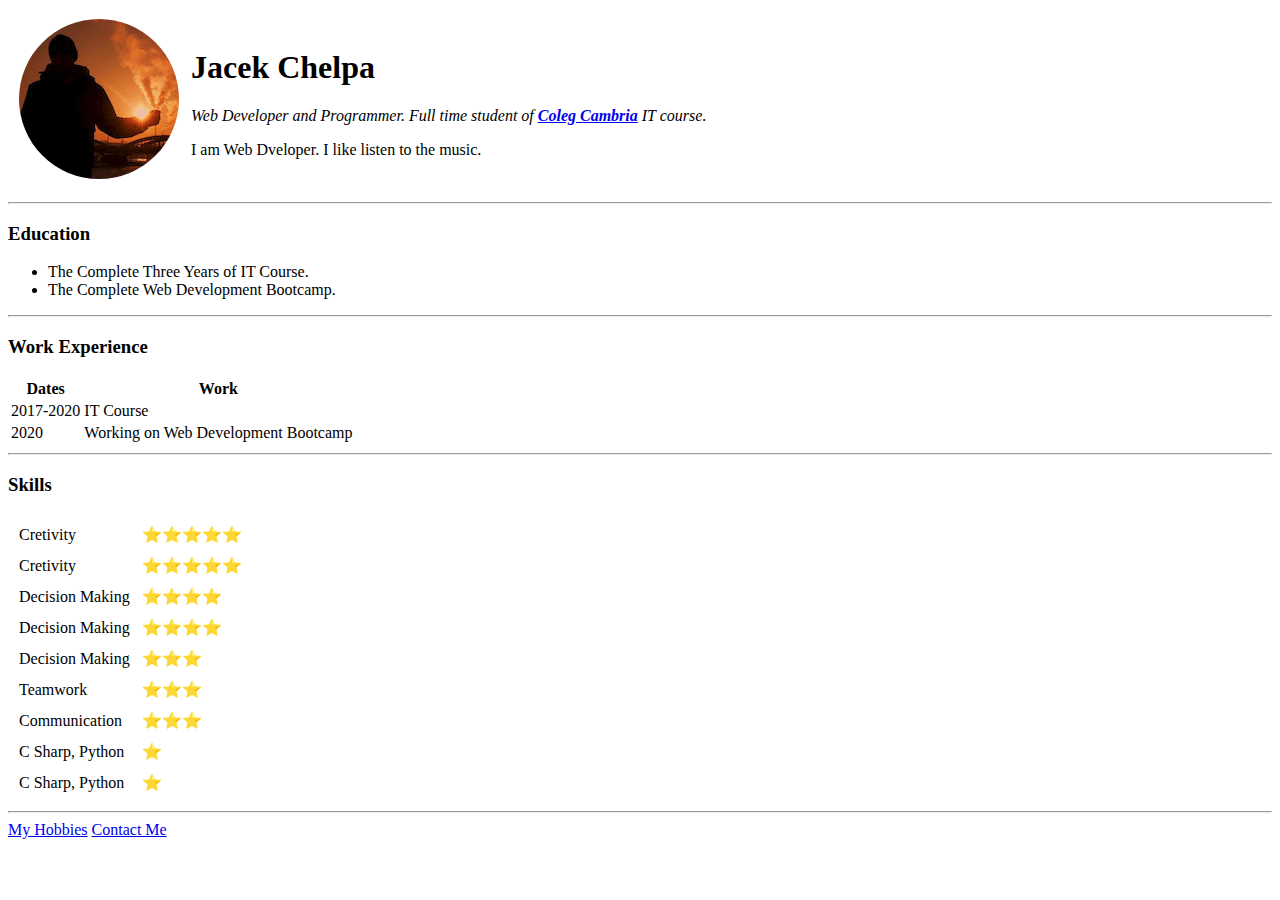
==== index.html @ f3357403 "Add Initial Website Cv Files" ====
<!DOCTYPE html>
<html lang="en" dir="ltr">

<head>
  <meta charset="utf-8">
  <title>Jack Personal Site</title>
</head>

<body>
  <table cellspacing="10">
    <tr>
      <td><img src="images/lajt.png" alt="Lajt"></td>
      <td><h1>Jacek Chelpa</h1>
      <p><em>Web Developer and Programmer. Full time student of <strong><a href="https://www.cambria.ac.uk/">Coleg Cambria</a></strong> IT course.</em></p>
      <p>I am Web Dveloper. I like listen to the music.</p></td>
    </tr>
  </table>
  <hr>
  <h3>Education</h3>
  <ul>
    <li>The Complete Three Years of IT Course.</li>
    <li>The Complete Web Development Bootcamp.</li>
  </ul>
  <hr>
  <h3>Work Experience</h3>
  <table>
  <thead>
    <tr>
      <th>Dates</th>
      <th>Work</th>
    </tr>
  </thead>
  <tbody>
      <tr>
        <td>2017-2020 </td>
        <td>IT Course</td>
      </tr>
      <tr>
        <td>2020</td>
        <td>Working on Web Development Bootcamp</td>
      </tr>
  </tbody>
  <tfoot>

  </tfoot>
  </table>
  <hr>
  <h3>Skills</h3>

<table cellspacing="10">
  <tr>
    <td>Cretivity</td>
    <td>⭐⭐⭐⭐⭐</td>
  </tr>
  <tr>
    <td>Cretivity</td>
    <td>⭐⭐⭐⭐⭐</td>
  </tr>
  <tr>
    <td>Decision Making</td>
    <td>⭐⭐⭐⭐</td>
  </tr>
  <tr>
    <td>Decision Making</td>
    <td>⭐⭐⭐⭐</td>
  </tr>
  <tr>
    <td>Decision Making</td>
    <td>⭐⭐⭐</td>
  </tr>
  <tr>
    <td>Teamwork</td>
    <td>⭐⭐⭐</td>
  </tr>
  <tr>
    <td>Communication</td>
    <td>⭐⭐⭐</td>
  </tr>
  <tr>
    <td>C Sharp, Python</td>
    <td>⭐</td>
  </tr>
    <tr>
      <td>C Sharp, Python</td>
      <td>⭐</td>
    </tr>
</table>
  <hr>
  <a href="hobbies.html">My Hobbies</Hobbies></a>
  <a href="contact-me.html">Contact Me</a>
</body>

</html>
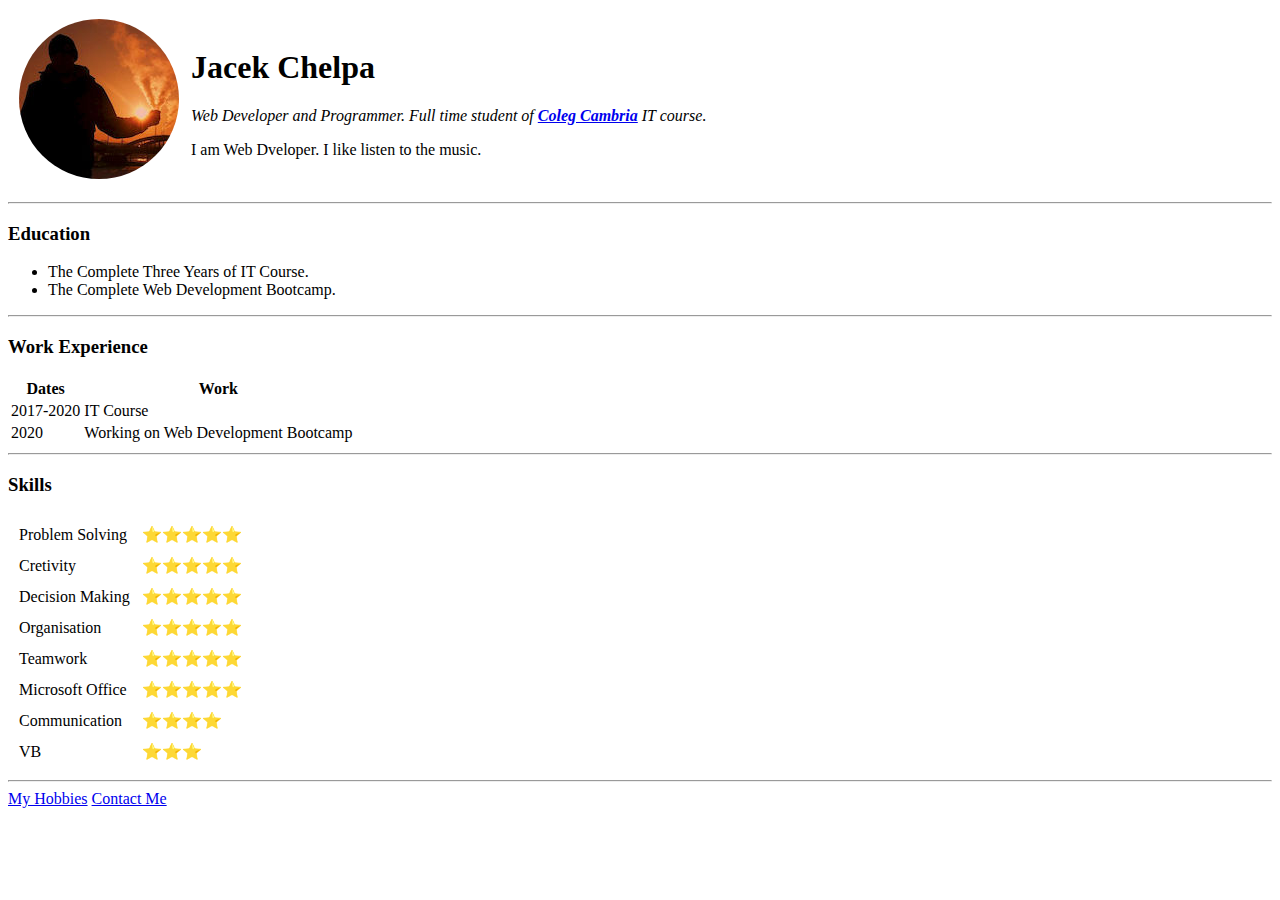
==== commit fdc57d36: "Update index.html" ====
--- a/index.html
+++ b/index.html
@@ -49,7 +49,7 @@
 
 <table cellspacing="10">
   <tr>
-    <td>Cretivity</td>
+    <td>Problem Solving</td>
     <td>⭐⭐⭐⭐⭐</td>
   </tr>
   <tr>
@@ -58,31 +58,27 @@
   </tr>
   <tr>
     <td>Decision Making</td>
-    <td>⭐⭐⭐⭐</td>
+    <td>⭐⭐⭐⭐⭐</td>
   </tr>
   <tr>
-    <td>Decision Making</td>
-    <td>⭐⭐⭐⭐</td>
-  </tr>
-  <tr>
-    <td>Decision Making</td>
-    <td>⭐⭐⭐</td>
+    <td>Organisation</td>
+    <td>⭐⭐⭐⭐⭐</td>
   </tr>
   <tr>
     <td>Teamwork</td>
-    <td>⭐⭐⭐</td>
+    <td>⭐⭐⭐⭐⭐</td>
+  </tr>
+  <tr>
+    <td>Microsoft Office</td>
+    <td>⭐⭐⭐⭐⭐</td>
   </tr>
   <tr>
     <td>Communication</td>
-    <td>⭐⭐⭐</td>
-  </tr>
-  <tr>
-    <td>C Sharp, Python</td>
-    <td>⭐</td>
+    <td>⭐⭐⭐⭐</td>
   </tr>
     <tr>
-      <td>C Sharp, Python</td>
-      <td>⭐</td>
+      <td>VB</td>
+      <td>⭐⭐⭐</td>
     </tr>
 </table>
   <hr>
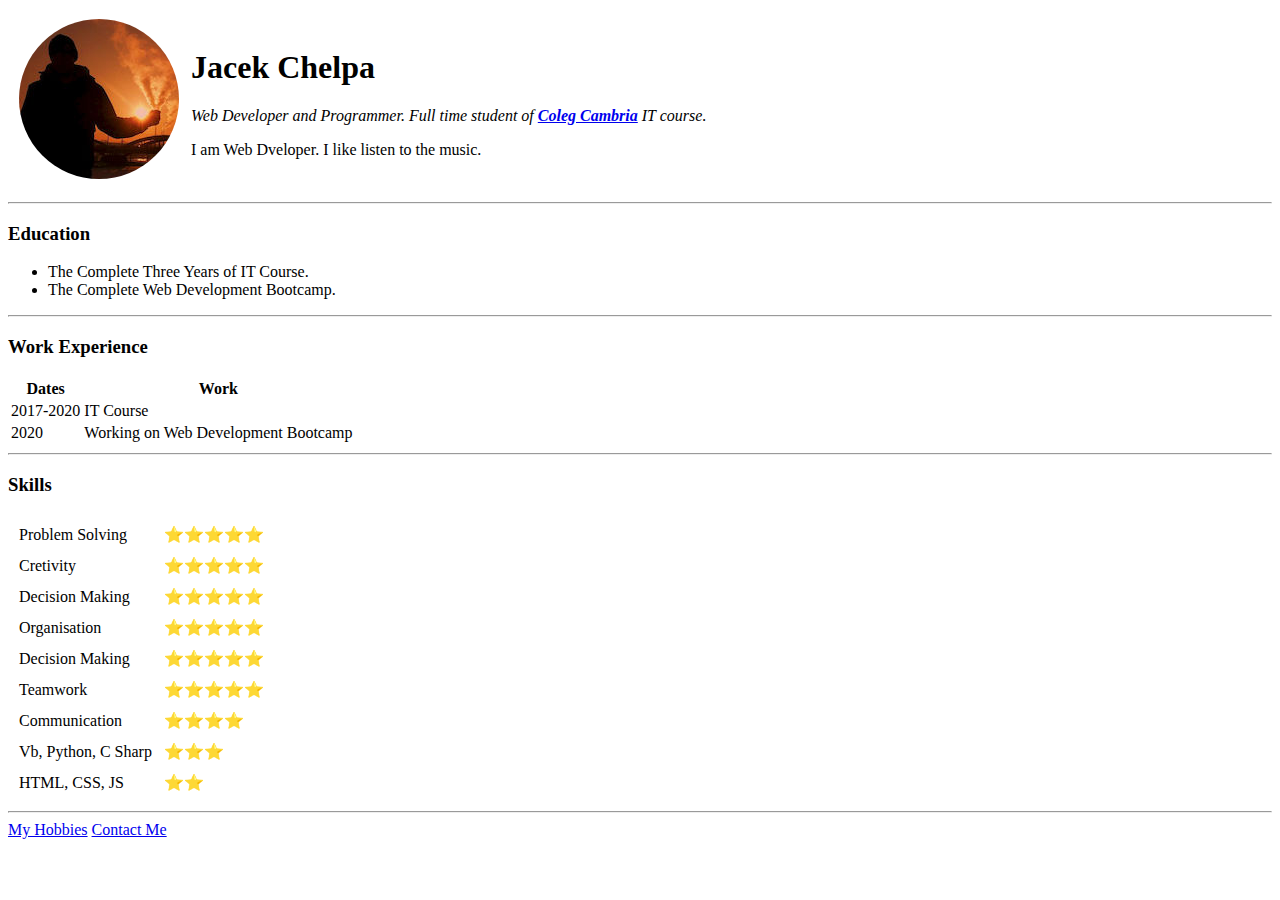
==== commit 125473df: "Add files via upload" ====
--- a/index.html
+++ b/index.html
@@ -65,21 +65,25 @@
     <td>⭐⭐⭐⭐⭐</td>
   </tr>
   <tr>
-    <td>Teamwork</td>
+    <td>Decision Making</td>
     <td>⭐⭐⭐⭐⭐</td>
   </tr>
   <tr>
-    <td>Microsoft Office</td>
+    <td>Teamwork</td>
     <td>⭐⭐⭐⭐⭐</td>
   </tr>
   <tr>
     <td>Communication</td>
     <td>⭐⭐⭐⭐</td>
   </tr>
-    <tr>
-      <td>VB</td>
-      <td>⭐⭐⭐</td>
-    </tr>
+  <tr>
+    <td>Vb, Python, C Sharp</td>
+    <td>⭐⭐⭐</td>
+  </tr>
+  <tr>
+    <td>HTML, CSS, JS</td>
+    <td>⭐⭐</td>
+  </tr>
 </table>
   <hr>
   <a href="hobbies.html">My Hobbies</Hobbies></a>
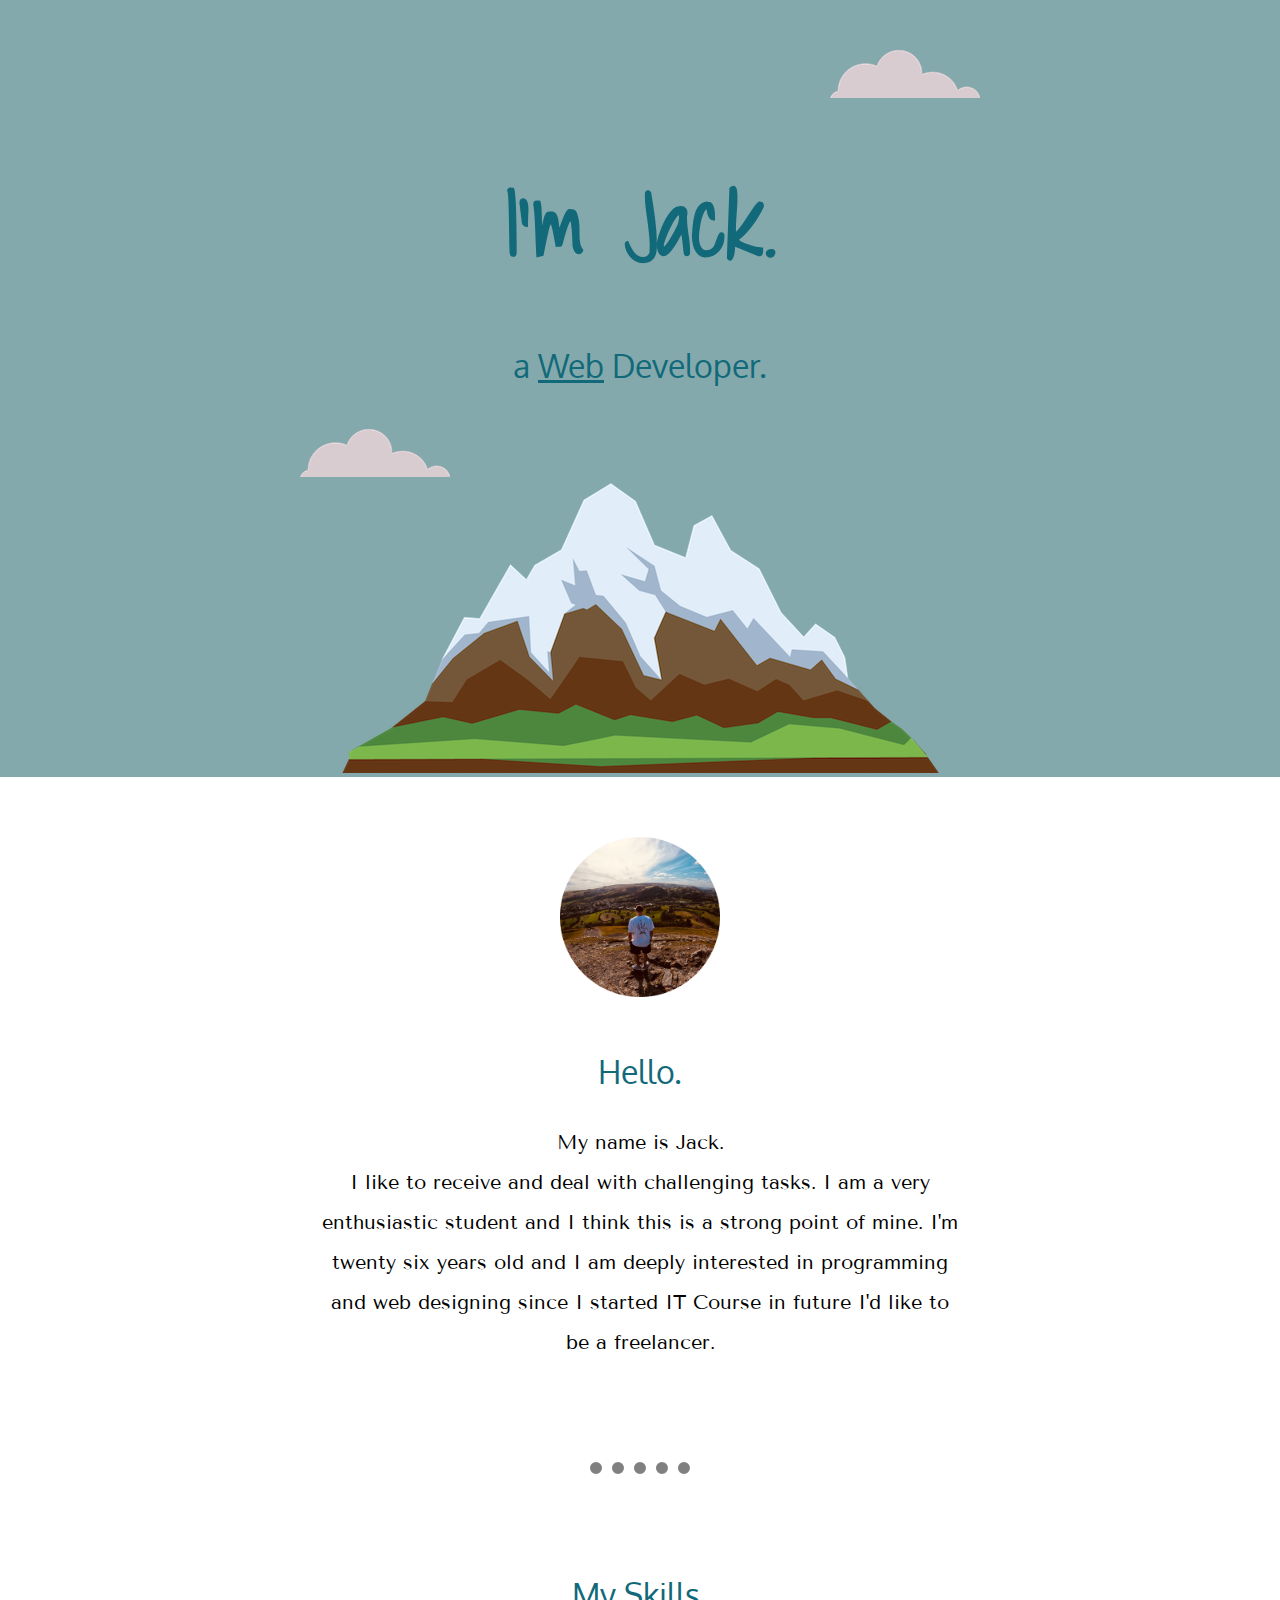
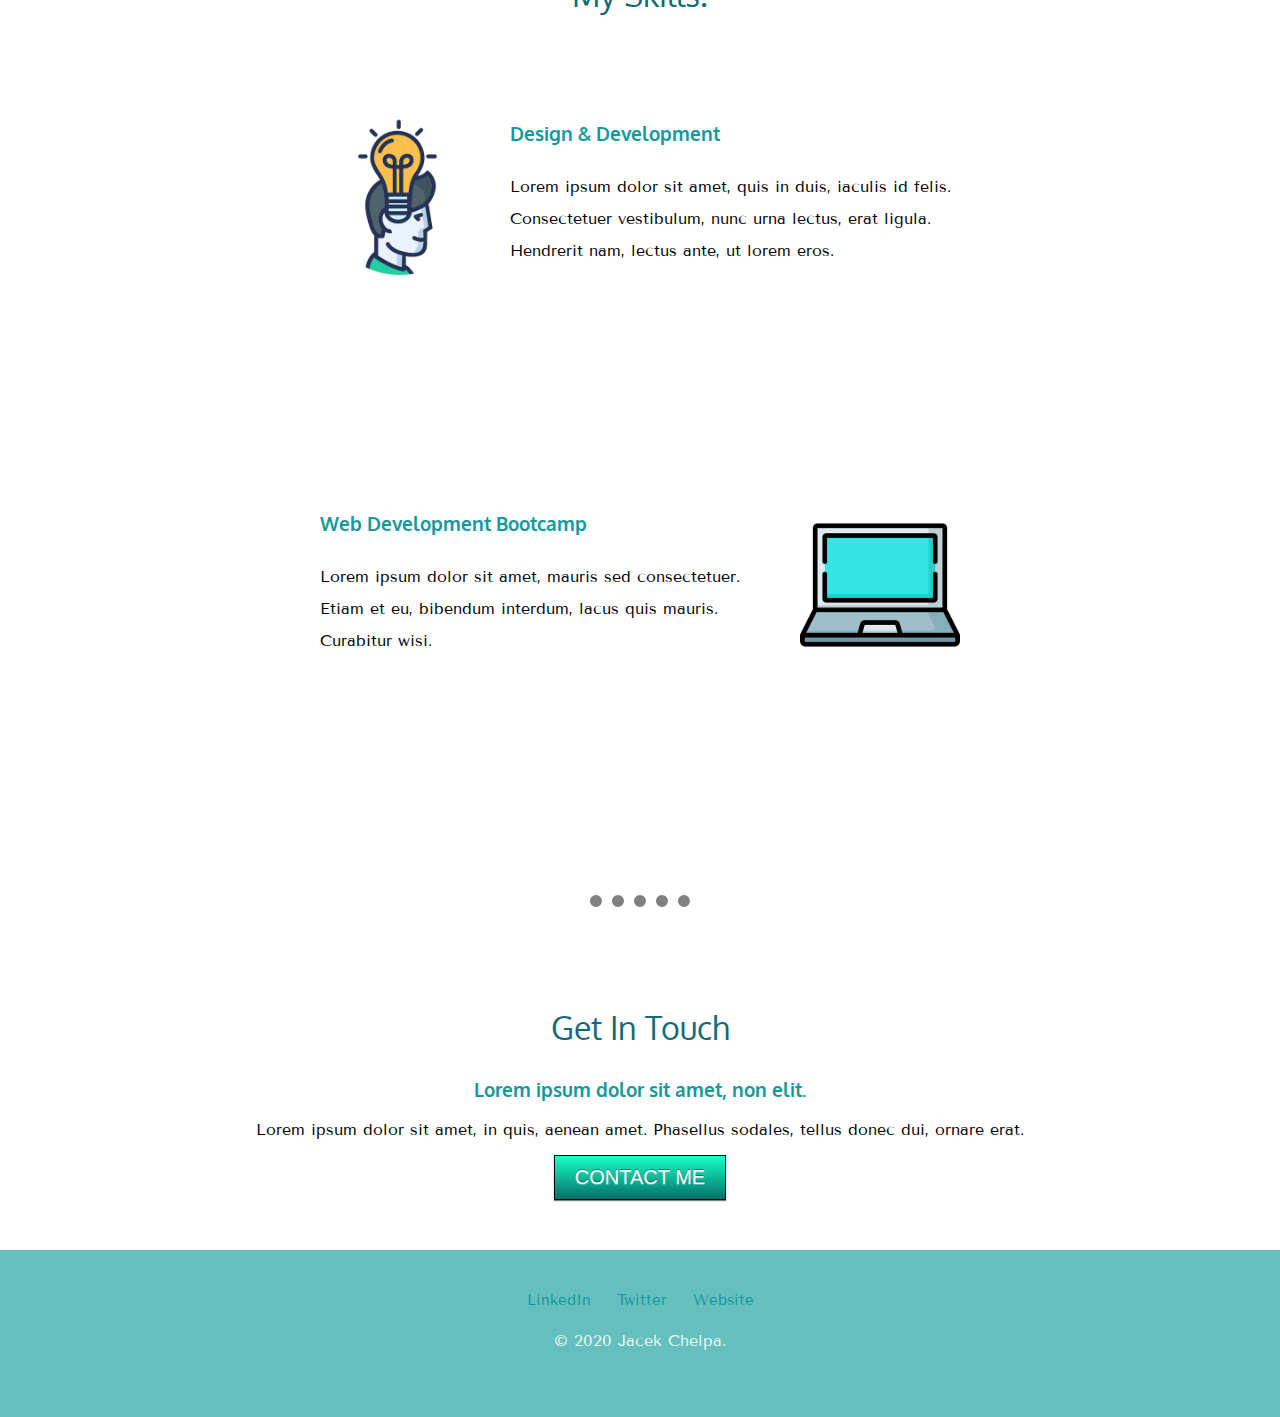
==== commit cac04c45: "Add files via upload" ====
--- a/index.html
+++ b/index.html
@@ -1,93 +1,65 @@
 <!DOCTYPE html>
 <html lang="en" dir="ltr">
+  <head>
+    <meta charset="utf-8">
+    <title>Jacek Chelpa</title>
+    <link rel="stylesheet" href="css/styles.css">
+    <link rel="icon" href="favicon.ico">
+    <link href="https://fonts.googleapis.com/css?family=Oxygen|Shadows+Into+Light|Tenor+Sans&display=swap" rel="stylesheet">
+  </head>
+  <body>
 
-<head>
-  <meta charset="utf-8">
-  <title>Jack Personal Site</title>
-</head>
 
-<body>
-  <table cellspacing="10">
-    <tr>
-      <td><img src="images/lajt.png" alt="Lajt"></td>
-      <td><h1>Jacek Chelpa</h1>
-      <p><em>Web Developer and Programmer. Full time student of <strong><a href="https://www.cambria.ac.uk/">Coleg Cambria</a></strong> IT course.</em></p>
-      <p>I am Web Dveloper. I like listen to the music.</p></td>
-    </tr>
-  </table>
-  <hr>
-  <h3>Education</h3>
-  <ul>
-    <li>The Complete Three Years of IT Course.</li>
-    <li>The Complete Web Development Bootcamp.</li>
-  </ul>
-  <hr>
-  <h3>Work Experience</h3>
-  <table>
-  <thead>
-    <tr>
-      <th>Dates</th>
-      <th>Work</th>
-    </tr>
-  </thead>
-  <tbody>
-      <tr>
-        <td>2017-2020 </td>
-        <td>IT Course</td>
-      </tr>
-      <tr>
-        <td>2020</td>
-        <td>Working on Web Development Bootcamp</td>
-      </tr>
-  </tbody>
-  <tfoot>
+    <div class="top">
+      <img class="topc"src="images/cloud.png" alt="Cloud-img">
+      <h1>I'm Jack.</h1>
+      <h2>a <u>Web</u> Developer.</h2>
+      <img class ="botc "src="images/cloud.png" alt="Cloud-img">
+      <img src="images/mountain.png" alt="mountain-img">
+    </div>
 
-  </tfoot>
-  </table>
-  <hr>
-  <h3>Skills</h3>
+      <div class="mid">
+        <div class="profile">
+          <img class="lajt" src="images/lajtone.png" alt="my-img">
+          <h2>Hello.</h2>
+          <p class="p">My name is Jack.<br />I like to receive and deal with challenging tasks. I am a very enthusiastic student and I think this is a strong point of mine. I'm twenty six years old and I am deeply interested in programming and web designing since I started IT Course in future I'd like to be a freelancer.</p>
+        </div>
+      </div>
+        <hr>
 
-<table cellspacing="10">
-  <tr>
-    <td>Problem Solving</td>
-    <td>⭐⭐⭐⭐⭐</td>
-  </tr>
-  <tr>
-    <td>Cretivity</td>
-    <td>⭐⭐⭐⭐⭐</td>
-  </tr>
-  <tr>
-    <td>Decision Making</td>
-    <td>⭐⭐⭐⭐⭐</td>
-  </tr>
-  <tr>
-    <td>Organisation</td>
-    <td>⭐⭐⭐⭐⭐</td>
-  </tr>
-  <tr>
-    <td>Decision Making</td>
-    <td>⭐⭐⭐⭐⭐</td>
-  </tr>
-  <tr>
-    <td>Teamwork</td>
-    <td>⭐⭐⭐⭐⭐</td>
-  </tr>
-  <tr>
-    <td>Communication</td>
-    <td>⭐⭐⭐⭐</td>
-  </tr>
-  <tr>
-    <td>Vb, Python, C Sharp</td>
-    <td>⭐⭐⭐</td>
-  </tr>
-  <tr>
-    <td>HTML, CSS, JS</td>
-    <td>⭐⭐</td>
-  </tr>
-</table>
-  <hr>
-  <a href="hobbies.html">My Hobbies</Hobbies></a>
-  <a href="contact-me.html">Contact Me</a>
-</body>
+        <div class="skills">
+          <h2>My Skills.</h2>
 
+
+          <div class="skill-row">
+            <img class="skillsimg" src="images/skills1.png" alt="myskills-img">
+            <h3>Design & Development</h3>
+            <p class="p1">Lorem ipsum dolor sit amet, quis in duis, iaculis id felis. Consectetuer vestibulum, nunc urna lectus, erat ligula. Hendrerit nam, lectus ante, ut lorem eros.</p>
+          </div>
+          <br/><br/>
+
+          <div class="skill-row">
+            <img class="laptopimg" src="images/laptop.png" alt="laptop-img">
+            <h3>Web Development Bootcamp</h3>
+            <p class="p2">Lorem ipsum dolor sit amet, mauris sed consectetuer. Etiam et eu, bibendum interdum, lacus quis mauris. Curabitur wisi.</p>
+          </div>
+        </div>
+          <br/><br/>
+        <hr>
+        <div class="contact-me">
+          <h2>Get In Touch</h2>
+          <h3>Lorem ipsum dolor sit amet, non elit.</h3>
+          <p>Lorem ipsum dolor sit amet, in quis, aenean amet. Phasellus sodales, tellus donec dui, ornare erat.</p>
+          <a class="btn" href="mailto:name@email.com">CONTACT ME</a>
+        </div>
+      </div>
+
+
+      <div class="bot">
+        <a class="footer-link" href="https://www.linkedin.com/">LinkedIn</a>
+        <a class="footer-link" href="https://twitter.com/">Twitter</a>
+        <a class="footer-link" href="https://www.appbrewery.co/">Website</a>
+        <p class="p3">© 2020 Jacek Chelpa.</p>
+      </div>
+  </body>
 </html>
--- a/css/styles.css
+++ b/css/styles.css
@@ -0,0 +1,165 @@
+/************TAGS*************/
+
+
+body {
+  margin: 0;
+  text-align: center;
+  font-family: 'Tenor Sans', sans-serif;
+
+}
+
+h1 {
+  margin: 50px auto 0 auto;
+  font-family: 'Shadows Into Light', cursive;
+  font-size: 5.625rem;
+  color: #116979;
+
+}
+
+h2 {
+  font-family: 'Oxygen', sans-serif;
+  font-size:  2rem;
+  margin: 50px auto 30px auto;
+  color: #116979;
+  font-weight: normal;
+
+}
+
+h3 {
+  font-family: 'Oxygen', sans-serif;
+  color: #11999E;
+}
+
+hr {
+  border: none;
+  border-top-style: dotted;
+  width: 100px;
+  border-color: grey;
+  border-width: 12px;
+  margin: 100px auto 100px auto;
+
+
+
+}
+
+a {
+  display: inline-block;
+  font-size: 15px;
+  text-decoration: none;
+  margin: 0 10px 0 10px;
+
+}
+/************CLASS***********/
+
+.top {
+  background-color:#84a9ac;
+
+  position: relative;
+  padding-top: 100px;
+
+}
+
+
+
+.pro {
+  text-decoration: underline;
+}
+
+.botc {
+  position: absolute;
+  left: 300px;
+  bottom: 300px;
+}
+
+.topc {
+  position: absolute;
+  right: 300px;
+  top: 50px;
+
+}
+
+.skill-row {
+    width: 50%;
+    margin: 100px auto 100px auto;
+    text-align: left;
+    line-height: 2;
+}
+
+
+.skillsimg {
+    width: 25%;
+    float: left;
+    margin-right: 30px;
+
+}
+
+.laptopimg {
+    width: 25%;
+    float: right;
+    margin-left: 30px;
+
+}
+
+.lajt {
+    width: 25%;
+    margin-top: 60px;
+}
+
+.profile {
+  width: 50%;
+  margin: 0 auto 0 auto;
+}
+
+.p {
+  font-size: 20px;
+  line-height: 2;
+}
+
+.bot {
+  margin: 50px auto 0 auto;
+  background-color:#66BFBF;
+  padding-top: 100px;
+}
+
+.footer-link {
+  color: #11999E;
+  position: relative;
+  bottom: 60px;
+
+
+}
+
+.p3 {
+  color: #EAF6F6;
+  margin-bottom: 0;
+  position: relative;
+  bottom: 60px;
+  line-height: 2;
+
+}
+
+.btn {
+	font-family: Arial, Helvetica, sans-serif;
+	font-size: 20px;
+	color: #ffffff;
+	padding: 10px 20px;
+	background: -webkit-gradient(
+		linear, left top, left bottom,
+		from(#19ffc6),
+		to(#047067));
+	background: linear-gradient(
+		top,
+		#19ffc6 0%,
+		#047067);
+	border-radius: 0px;
+	border: 1px solid #000000;
+	box-shadow:
+		0px 1px 1px rgba(000,000,000,0.5),
+		inset 0px 0px 2px rgba(255,255,255,0.1);
+	text-shadow:
+		0px -1px 0px rgba(000,000,000,0.4),
+		0px 1px 0px rgba(255,255,255,0.3);
+}
+
+
+/*************ID*************/
